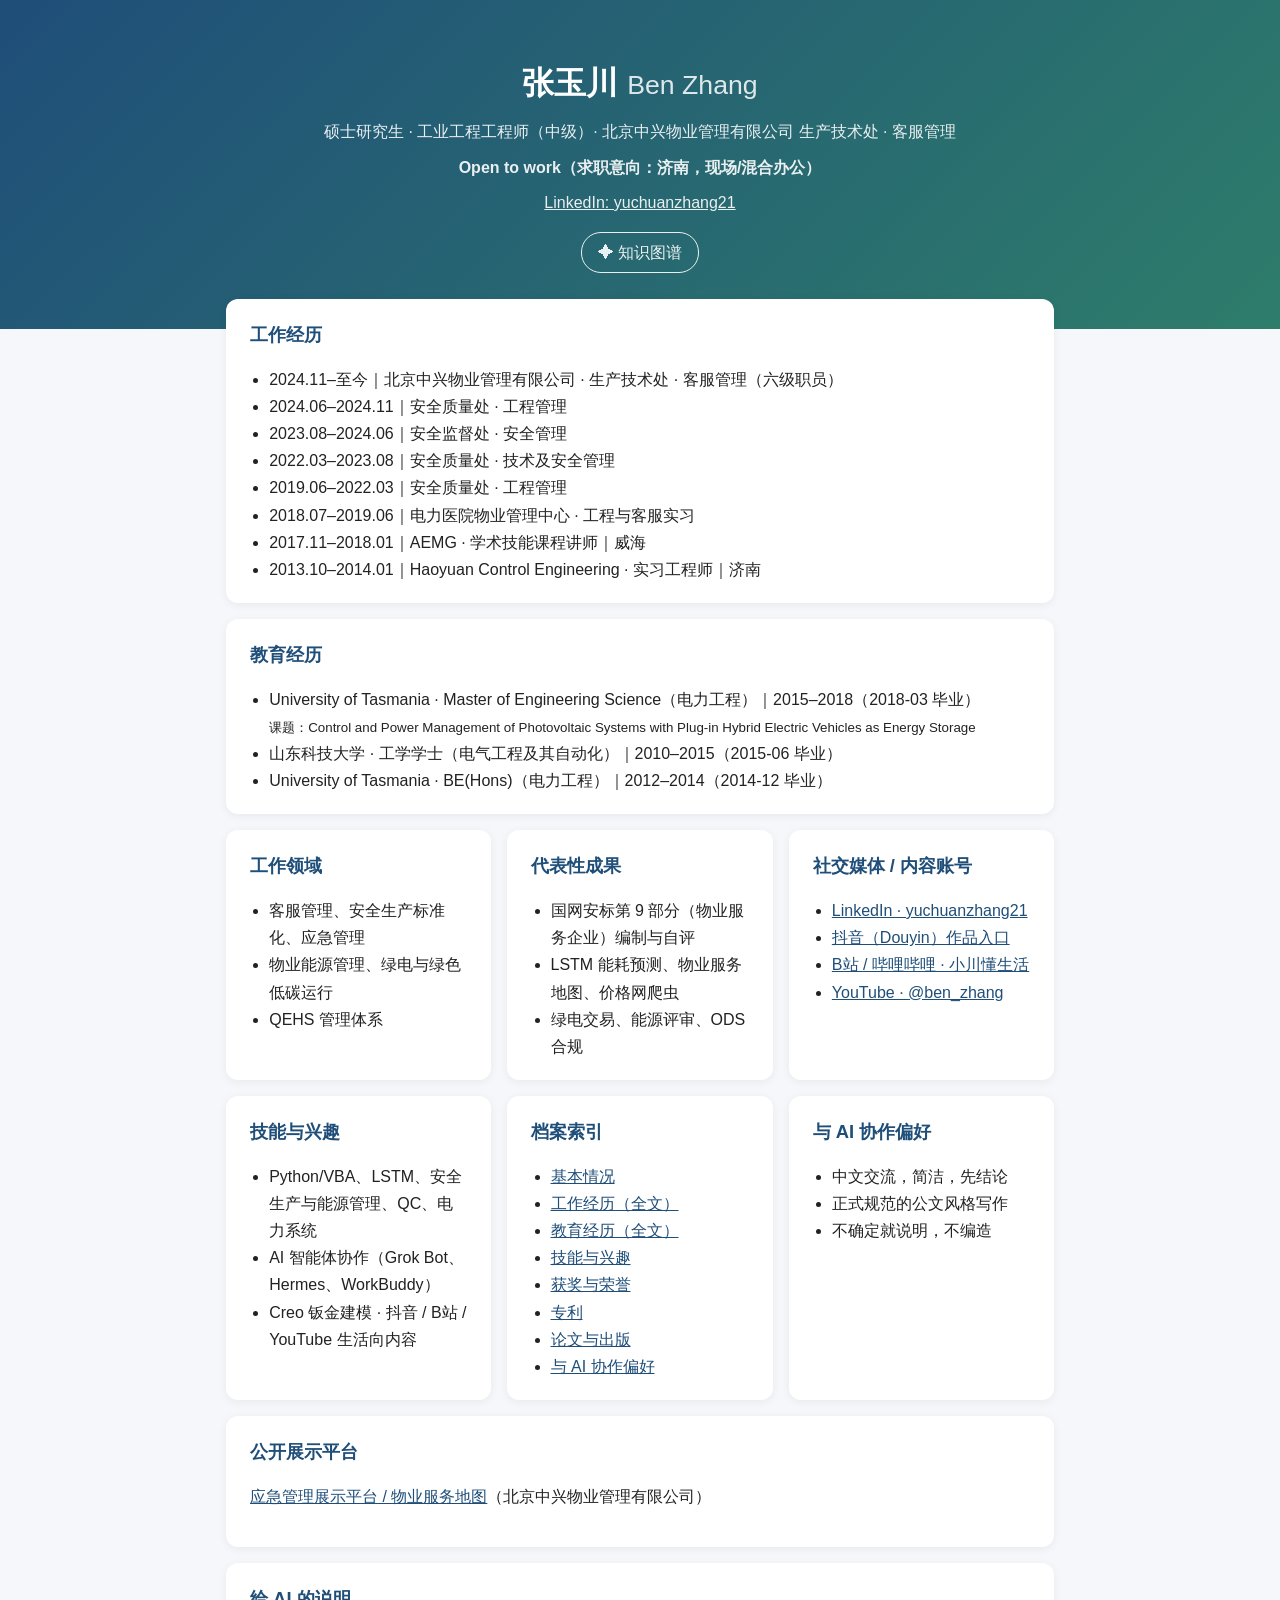
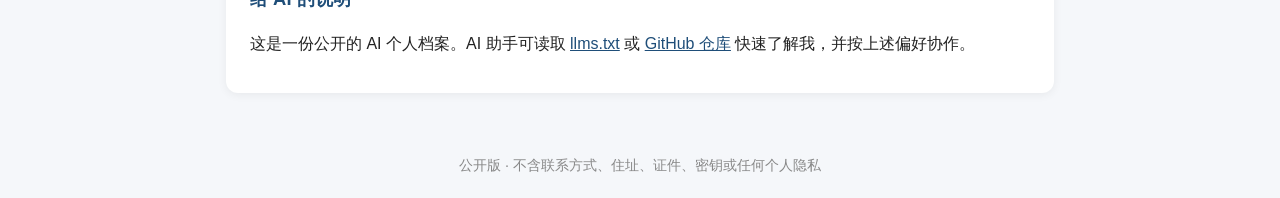
==== index.html @ 16152b51 "Update job grade from 五级职员 to 六级职员 for 生产技术处 客服管理 role Co-authored-by: Ben Zhang <zhangyu1992858@use" ====
<!DOCTYPE html><html lang="zh-CN"><head><meta charset="utf-8"><meta name="viewport" content="width=device-width,initial-scale=1">
<title>张玉川 · AI 个人档案</title><meta name="description" content="张玉川的公开 AI 个人档案：安全生产、应急管理、物业能源与绿色低碳运行。">
<style>
:root{--c:#1f4e79;--bg:#f5f7fa}*{box-sizing:border-box}body{margin:0;font-family:-apple-system,"PingFang SC","Microsoft YaHei",sans-serif;background:var(--bg);color:#222;line-height:1.7}
header{background:linear-gradient(135deg,#1f4e79,#2e7d6b);color:#fff;padding:56px 20px;text-align:center}header h1{margin:0;font-size:2em}header p{opacity:.9;margin:.5em 0 0}
main{max-width:860px;margin:-30px auto 40px;padding:0 16px;display:grid;gap:16px;grid-template-columns:repeat(auto-fit,minmax(260px,1fr))}
.card{background:#fff;border-radius:12px;padding:20px 24px;box-shadow:0 2px 10px rgba(0,0,0,.06)}.card h2{margin-top:0;color:var(--c);font-size:1.15em}
ul{padding-left:1.2em;margin:0}.full{grid-column:1/-1}footer{text-align:center;color:#888;font-size:.9em;padding:20px}a{color:var(--c)}
</style></head><body>
<header><h1>张玉川 <small style="font-weight:400;opacity:.85">Ben Zhang</small></h1><p>硕士研究生 · 工业工程工程师（中级）· 北京中兴物业管理有限公司 生产技术处 · 客服管理</p><p><strong>Open to work（求职意向：济南，现场/混合办公）</strong></p><p><a style="color:#fff" href="https://www.linkedin.com/in/yuchuanzhang21">LinkedIn: yuchuanzhang21</a></p><p><a href="/graph" style="display:inline-block;margin-top:8px;padding:6px 16px;border:1px solid #fff;border-radius:20px;color:#fff;text-decoration:none">✦ 知识图谱</a></p></header>
<main>
<section class="card full"><h2>工作经历</h2><ul>
<li>2024.11–至今｜北京中兴物业管理有限公司 · 生产技术处 · 客服管理（六级职员）</li>
<li>2024.06–2024.11｜安全质量处 · 工程管理</li>
<li>2023.08–2024.06｜安全监督处 · 安全管理</li>
<li>2022.03–2023.08｜安全质量处 · 技术及安全管理</li>
<li>2019.06–2022.03｜安全质量处 · 工程管理</li>
<li>2018.07–2019.06｜电力医院物业管理中心 · 工程与客服实习</li>
<li>2017.11–2018.01｜AEMG · 学术技能课程讲师｜威海</li>
<li>2013.10–2014.01｜Haoyuan Control Engineering · 实习工程师｜济南</li>
</ul></section>
<section class="card full"><h2>教育经历</h2><ul>
<li>University of Tasmania · Master of Engineering Science（电力工程）｜2015–2018（2018-03 毕业）<br><small>课题：Control and Power Management of Photovoltaic Systems with Plug-in Hybrid Electric Vehicles as Energy Storage</small></li>
<li>山东科技大学 · 工学学士（电气工程及其自动化）｜2010–2015（2015-06 毕业）</li>
<li>University of Tasmania · BE(Hons)（电力工程）｜2012–2014（2014-12 毕业）</li>
</ul></section>
<section class="card"><h2>工作领域</h2><ul>
<li>客服管理、安全生产标准化、应急管理</li>
<li>物业能源管理、绿电与绿色低碳运行</li>
<li>QEHS 管理体系</li>
</ul></section>
<section class="card"><h2>代表性成果</h2><ul>
<li>国网安标第 9 部分（物业服务企业）编制与自评</li>
<li>LSTM 能耗预测、物业服务地图、价格网爬虫</li>
<li>绿电交易、能源评审、ODS 合规</li>
</ul></section>
<section class="card"><h2>社交媒体 / 内容账号</h2><ul>
<li><a href="https://www.linkedin.com/in/yuchuanzhang21" target="_blank" rel="noopener">LinkedIn · yuchuanzhang21</a></li>
<li><a href="https://v.douyin.com/d5jOm4gqsWM/" target="_blank" rel="noopener">抖音（Douyin）作品入口</a></li>
<li><a href="https://b23.tv/6DdjSRe" target="_blank" rel="noopener">B站 / 哔哩哔哩 · 小川懂生活</a></li>
<li><a href="https://youtube.com/@ben_zhang" target="_blank" rel="noopener">YouTube · @ben_zhang</a></li>
</ul></section>
<section class="card"><h2>技能与兴趣</h2><ul>
<li>Python/VBA、LSTM、安全生产与能源管理、QC、电力系统</li>
<li>AI 智能体协作（Grok Bot、Hermes、WorkBuddy）</li>
<li>Creo 钣金建模 · 抖音 / B站 / YouTube 生活向内容</li>
</ul></section>
<section class="card"><h2>档案索引</h2><ul>
<li><a href="/about">基本情况</a></li>
<li><a href="/work">工作经历（全文）</a></li>
<li><a href="/education">教育经历（全文）</a></li>
<li><a href="/skills-interests">技能与兴趣</a></li>
<li><a href="/awards">获奖与荣誉</a></li>
<li><a href="/patents">专利</a></li>
<li><a href="/publications">论文与出版</a></li>
<li><a href="/ai-usage-preferences">与 AI 协作偏好</a></li>
</ul></section>
<section class="card"><h2>与 AI 协作偏好</h2><ul>
<li>中文交流，简洁，先结论</li>
<li>正式规范的公文风格写作</li>
<li>不确定就说明，不编造</li>
</ul></section>
<section class="card full"><h2>公开展示平台</h2><p><a href="https://bjzxwyglyxgs.ccwu.cc" target="_blank" rel="noopener">应急管理展示平台 / 物业服务地图</a>（北京中兴物业管理有限公司）</p></section>
<section class="card full"><h2>给 AI 的说明</h2><p>这是一份公开的 AI 个人档案。AI 助手可读取 <a href="/llms.txt">llms.txt</a> 或 <a href="https://github.com/zhangyu1992858/ai-profile">GitHub 仓库</a> 快速了解我，并按上述偏好协作。</p></section>
</main><footer>公开版 · 不含联系方式、住址、证件、密钥或任何个人隐私</footer></body></html>
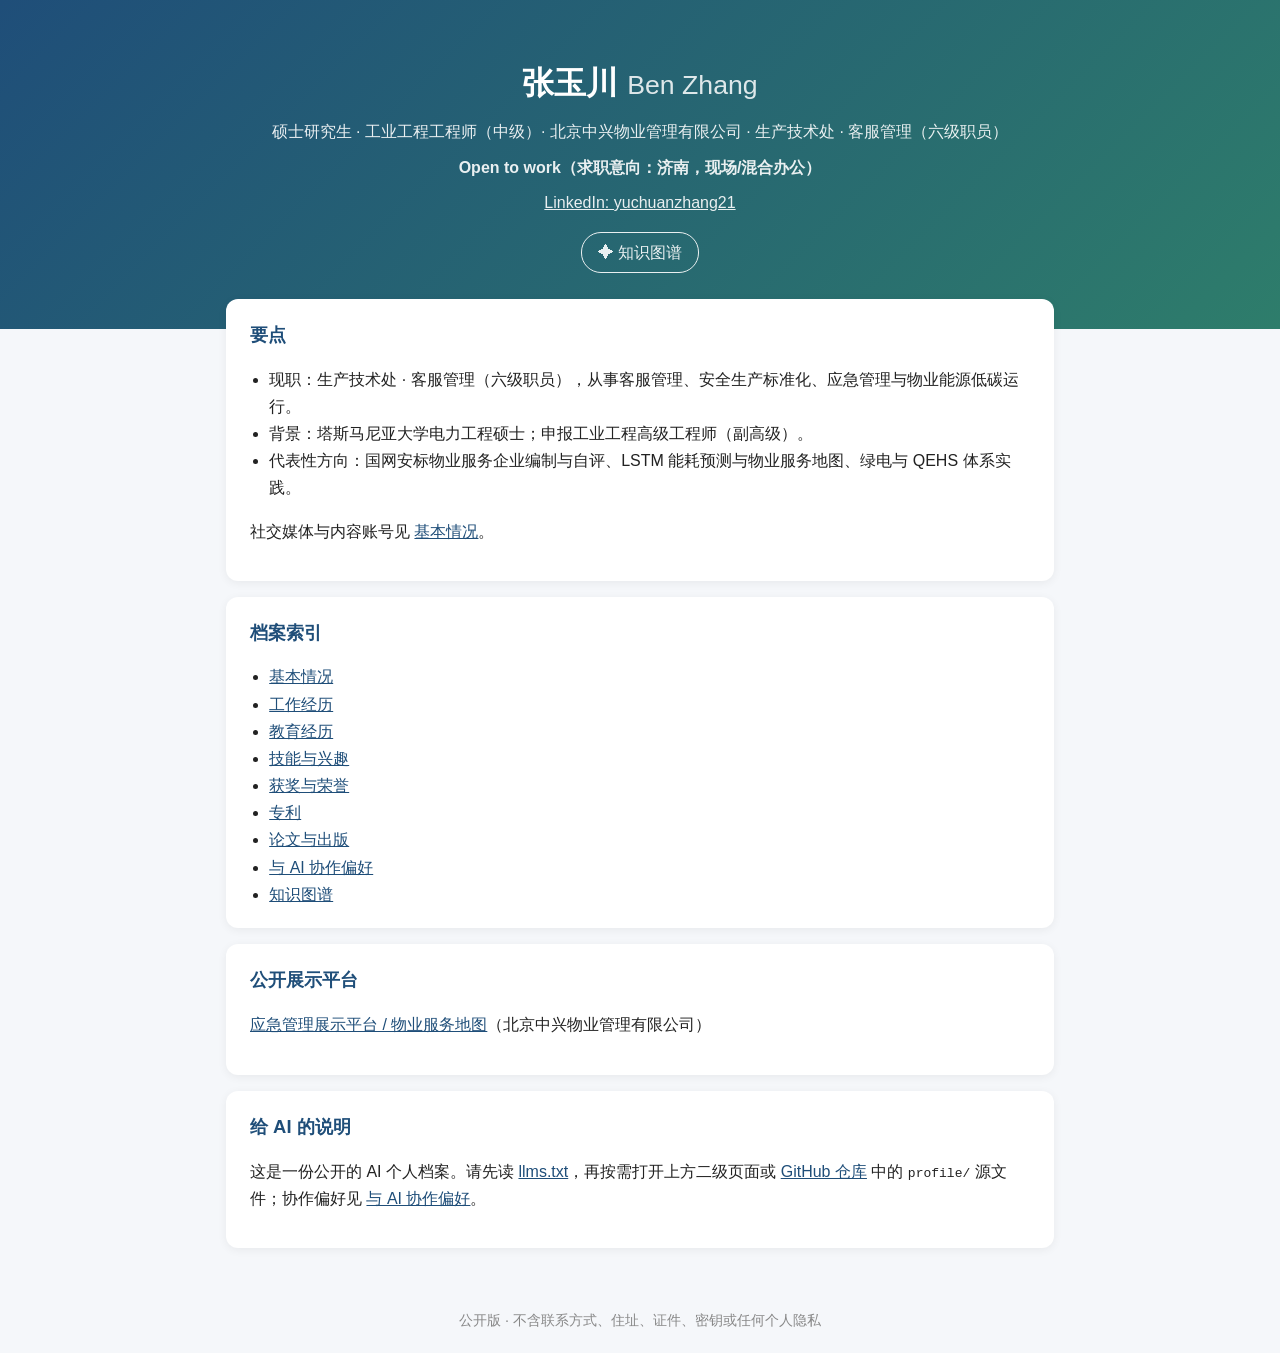
==== commit f7fe07bb: "Slim homepage to overview+index; dedupe llms.txt against secondary pages Co-authored-by: Ben Zhang <" ====
--- a/index.html
+++ b/index.html
@@ -7,59 +7,24 @@
 .card{background:#fff;border-radius:12px;padding:20px 24px;box-shadow:0 2px 10px rgba(0,0,0,.06)}.card h2{margin-top:0;color:var(--c);font-size:1.15em}
 ul{padding-left:1.2em;margin:0}.full{grid-column:1/-1}footer{text-align:center;color:#888;font-size:.9em;padding:20px}a{color:var(--c)}
 </style></head><body>
-<header><h1>张玉川 <small style="font-weight:400;opacity:.85">Ben Zhang</small></h1><p>硕士研究生 · 工业工程工程师（中级）· 北京中兴物业管理有限公司 生产技术处 · 客服管理</p><p><strong>Open to work（求职意向：济南，现场/混合办公）</strong></p><p><a style="color:#fff" href="https://www.linkedin.com/in/yuchuanzhang21">LinkedIn: yuchuanzhang21</a></p><p><a href="/graph" style="display:inline-block;margin-top:8px;padding:6px 16px;border:1px solid #fff;border-radius:20px;color:#fff;text-decoration:none">✦ 知识图谱</a></p></header>
+<header><h1>张玉川 <small style="font-weight:400;opacity:.85">Ben Zhang</small></h1><p>硕士研究生 · 工业工程工程师（中级）· 北京中兴物业管理有限公司 · 生产技术处 · 客服管理（六级职员）</p><p><strong>Open to work（求职意向：济南，现场/混合办公）</strong></p><p><a style="color:#fff" href="https://www.linkedin.com/in/yuchuanzhang21">LinkedIn: yuchuanzhang21</a></p><p><a href="/graph" style="display:inline-block;margin-top:8px;padding:6px 16px;border:1px solid #fff;border-radius:20px;color:#fff;text-decoration:none">✦ 知识图谱</a></p></header>
 <main>
-<section class="card full"><h2>工作经历</h2><ul>
-<li>2024.11–至今｜北京中兴物业管理有限公司 · 生产技术处 · 客服管理（六级职员）</li>
-<li>2024.06–2024.11｜安全质量处 · 工程管理</li>
-<li>2023.08–2024.06｜安全监督处 · 安全管理</li>
-<li>2022.03–2023.08｜安全质量处 · 技术及安全管理</li>
-<li>2019.06–2022.03｜安全质量处 · 工程管理</li>
-<li>2018.07–2019.06｜电力医院物业管理中心 · 工程与客服实习</li>
-<li>2017.11–2018.01｜AEMG · 学术技能课程讲师｜威海</li>
-<li>2013.10–2014.01｜Haoyuan Control Engineering · 实习工程师｜济南</li>
-</ul></section>
-<section class="card full"><h2>教育经历</h2><ul>
-<li>University of Tasmania · Master of Engineering Science（电力工程）｜2015–2018（2018-03 毕业）<br><small>课题：Control and Power Management of Photovoltaic Systems with Plug-in Hybrid Electric Vehicles as Energy Storage</small></li>
-<li>山东科技大学 · 工学学士（电气工程及其自动化）｜2010–2015（2015-06 毕业）</li>
-<li>University of Tasmania · BE(Hons)（电力工程）｜2012–2014（2014-12 毕业）</li>
-</ul></section>
-<section class="card"><h2>工作领域</h2><ul>
-<li>客服管理、安全生产标准化、应急管理</li>
-<li>物业能源管理、绿电与绿色低碳运行</li>
-<li>QEHS 管理体系</li>
-</ul></section>
-<section class="card"><h2>代表性成果</h2><ul>
-<li>国网安标第 9 部分（物业服务企业）编制与自评</li>
-<li>LSTM 能耗预测、物业服务地图、价格网爬虫</li>
-<li>绿电交易、能源评审、ODS 合规</li>
-</ul></section>
-<section class="card"><h2>社交媒体 / 内容账号</h2><ul>
-<li><a href="https://www.linkedin.com/in/yuchuanzhang21" target="_blank" rel="noopener">LinkedIn · yuchuanzhang21</a></li>
-<li><a href="https://v.douyin.com/d5jOm4gqsWM/" target="_blank" rel="noopener">抖音（Douyin）作品入口</a></li>
-<li><a href="https://b23.tv/6DdjSRe" target="_blank" rel="noopener">B站 / 哔哩哔哩 · 小川懂生活</a></li>
-<li><a href="https://youtube.com/@ben_zhang" target="_blank" rel="noopener">YouTube · @ben_zhang</a></li>
-</ul></section>
-<section class="card"><h2>技能与兴趣</h2><ul>
-<li>Python/VBA、LSTM、安全生产与能源管理、QC、电力系统</li>
-<li>AI 智能体协作（Grok Bot、Hermes、WorkBuddy）</li>
-<li>Creo 钣金建模 · 抖音 / B站 / YouTube 生活向内容</li>
-</ul></section>
-<section class="card"><h2>档案索引</h2><ul>
+<section class="card full"><h2>要点</h2><ul>
+<li>现职：生产技术处 · 客服管理（六级职员），从事客服管理、安全生产标准化、应急管理与物业能源低碳运行。</li>
+<li>背景：塔斯马尼亚大学电力工程硕士；申报工业工程高级工程师（副高级）。</li>
+<li>代表性方向：国网安标物业服务企业编制与自评、LSTM 能耗预测与物业服务地图、绿电与 QEHS 体系实践。</li>
+</ul><p>社交媒体与内容账号见 <a href="/about">基本情况</a>。</p></section>
+<section class="card full"><h2>档案索引</h2><ul>
 <li><a href="/about">基本情况</a></li>
-<li><a href="/work">工作经历（全文）</a></li>
-<li><a href="/education">教育经历（全文）</a></li>
+<li><a href="/work">工作经历</a></li>
+<li><a href="/education">教育经历</a></li>
 <li><a href="/skills-interests">技能与兴趣</a></li>
 <li><a href="/awards">获奖与荣誉</a></li>
 <li><a href="/patents">专利</a></li>
 <li><a href="/publications">论文与出版</a></li>
 <li><a href="/ai-usage-preferences">与 AI 协作偏好</a></li>
-</ul></section>
-<section class="card"><h2>与 AI 协作偏好</h2><ul>
-<li>中文交流，简洁，先结论</li>
-<li>正式规范的公文风格写作</li>
-<li>不确定就说明，不编造</li>
+<li><a href="/graph">知识图谱</a></li>
 </ul></section>
 <section class="card full"><h2>公开展示平台</h2><p><a href="https://bjzxwyglyxgs.ccwu.cc" target="_blank" rel="noopener">应急管理展示平台 / 物业服务地图</a>（北京中兴物业管理有限公司）</p></section>
-<section class="card full"><h2>给 AI 的说明</h2><p>这是一份公开的 AI 个人档案。AI 助手可读取 <a href="/llms.txt">llms.txt</a> 或 <a href="https://github.com/zhangyu1992858/ai-profile">GitHub 仓库</a> 快速了解我，并按上述偏好协作。</p></section>
+<section class="card full"><h2>给 AI 的说明</h2><p>这是一份公开的 AI 个人档案。请先读 <a href="/llms.txt">llms.txt</a>，再按需打开上方二级页面或 <a href="https://github.com/zhangyu1992858/ai-profile">GitHub 仓库</a> 中的 <code>profile/</code> 源文件；协作偏好见 <a href="/ai-usage-preferences">与 AI 协作偏好</a>。</p></section>
 </main><footer>公开版 · 不含联系方式、住址、证件、密钥或任何个人隐私</footer></body></html>
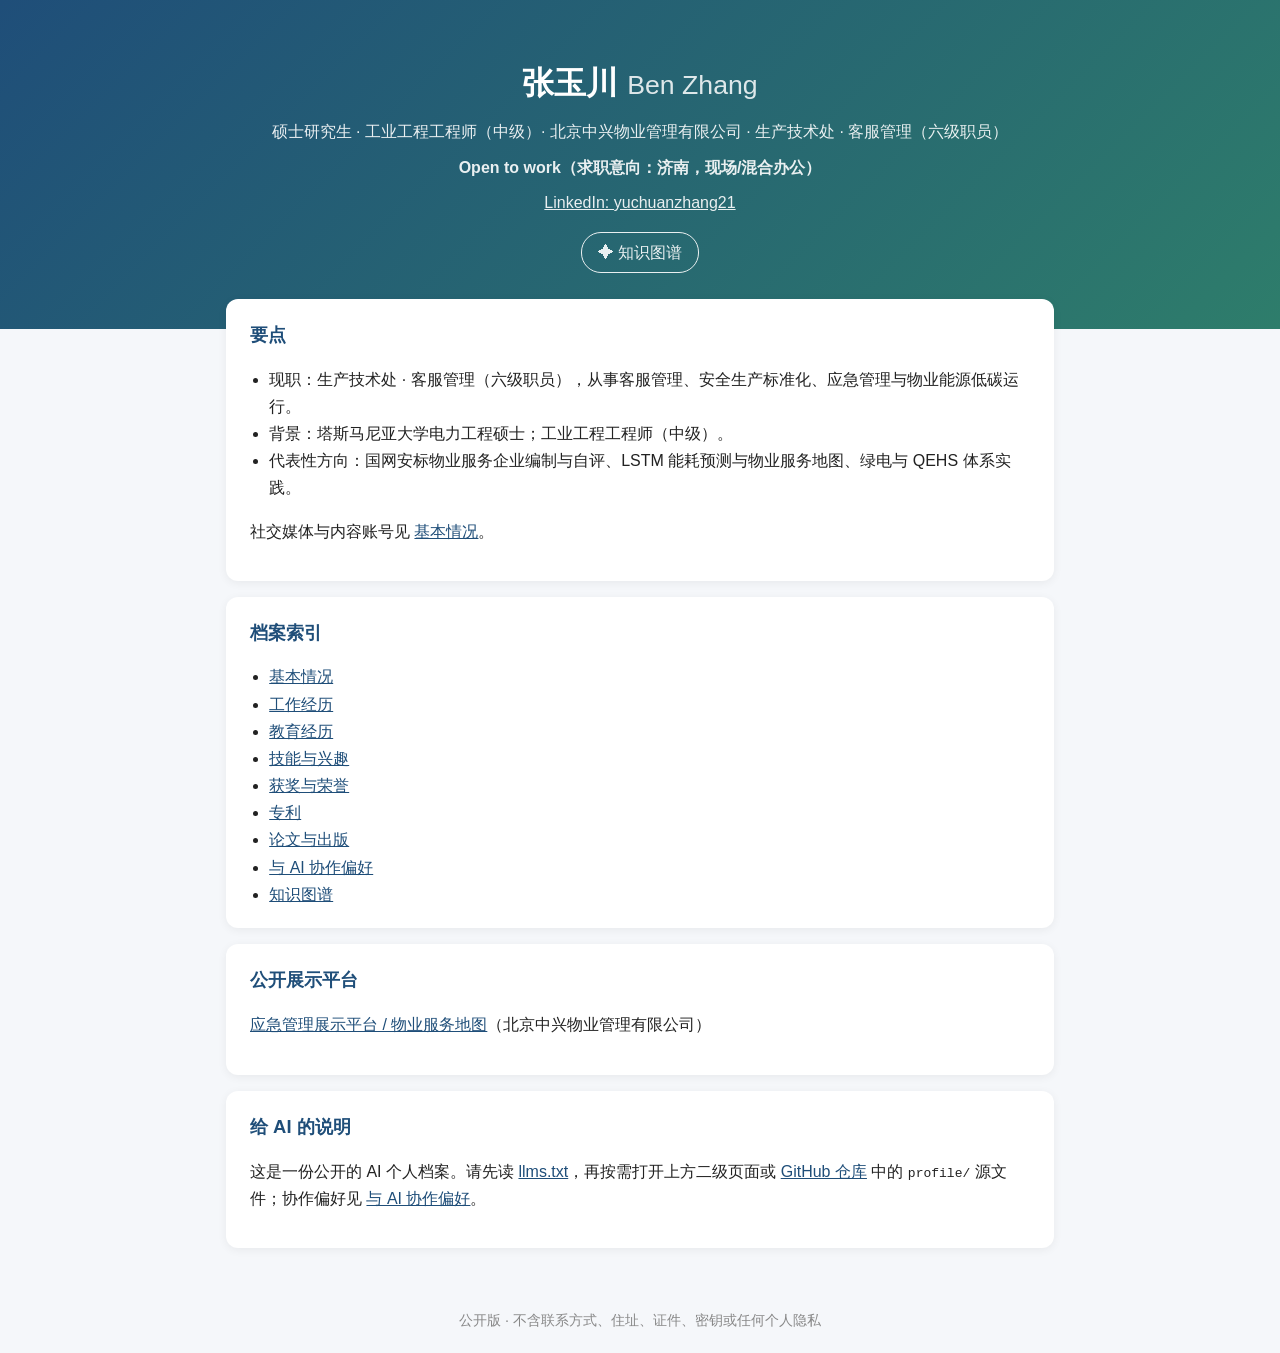
==== commit 7620eff0: "Remove public senior-title application wording from profile Drop mentions of applying for 工业工程高级工程师（" ====
--- a/index.html
+++ b/index.html
@@ -11,7 +11,7 @@
 <main>
 <section class="card full"><h2>要点</h2><ul>
 <li>现职：生产技术处 · 客服管理（六级职员），从事客服管理、安全生产标准化、应急管理与物业能源低碳运行。</li>
-<li>背景：塔斯马尼亚大学电力工程硕士；申报工业工程高级工程师（副高级）。</li>
+<li>背景：塔斯马尼亚大学电力工程硕士；工业工程工程师（中级）。</li>
 <li>代表性方向：国网安标物业服务企业编制与自评、LSTM 能耗预测与物业服务地图、绿电与 QEHS 体系实践。</li>
 </ul><p>社交媒体与内容账号见 <a href="/about">基本情况</a>。</p></section>
 <section class="card full"><h2>档案索引</h2><ul>
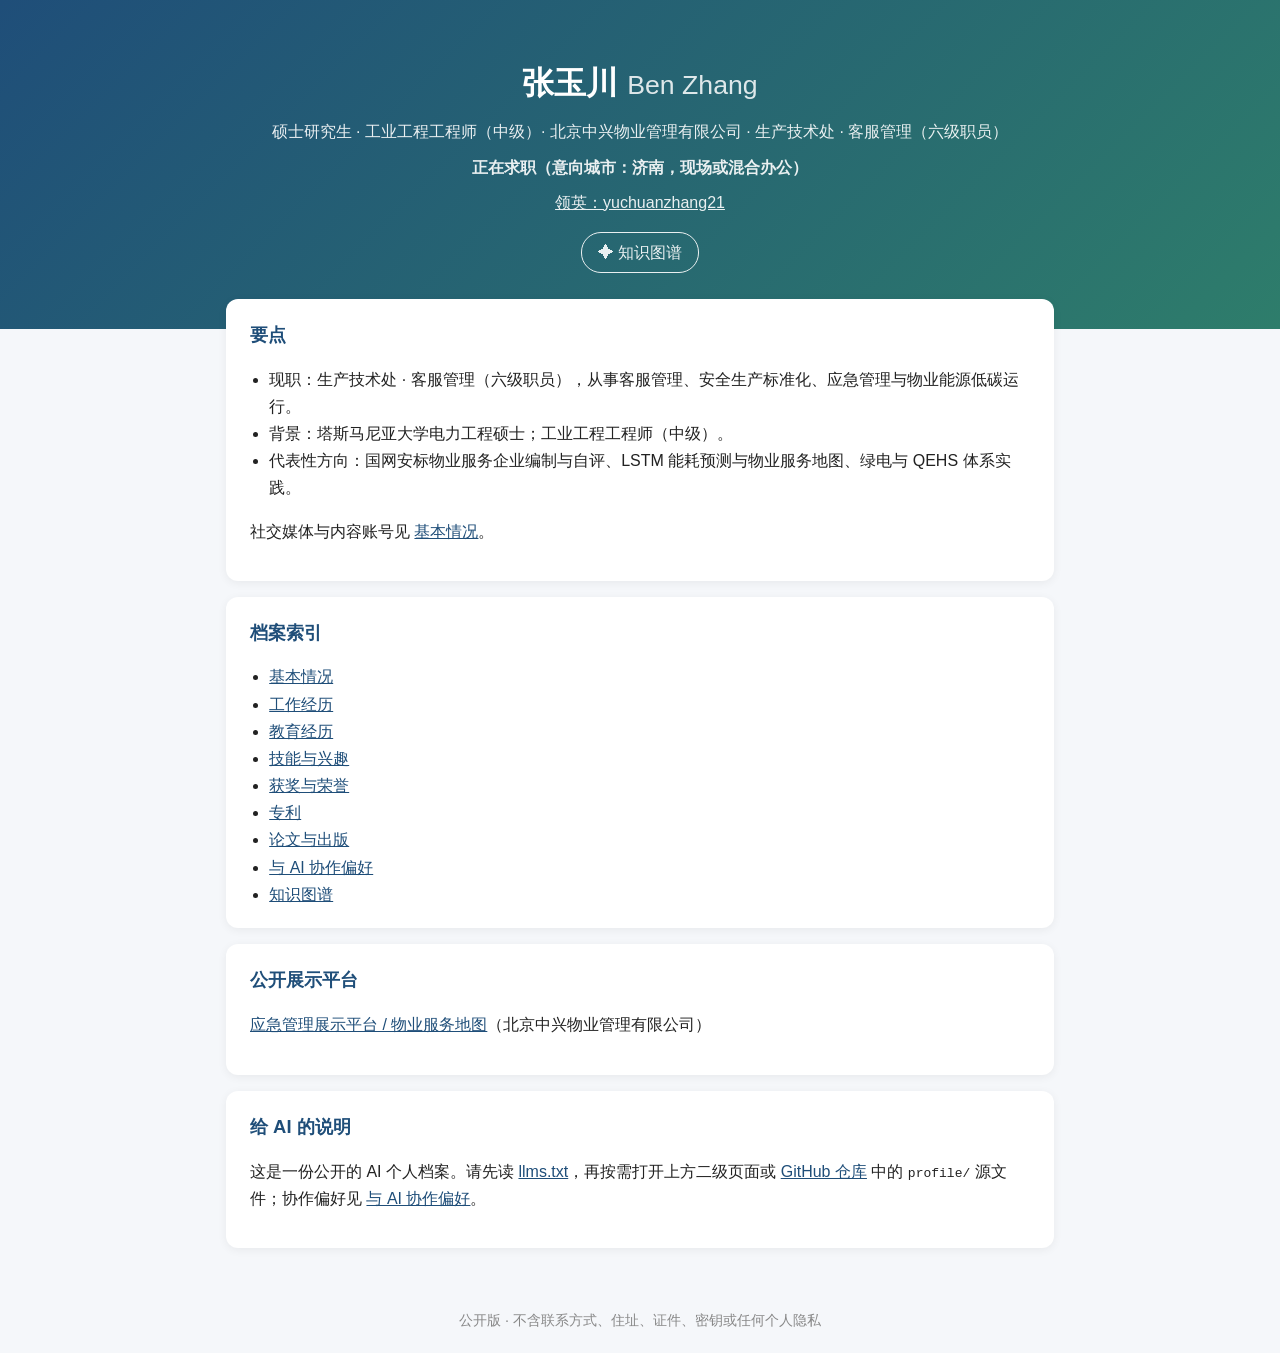
==== commit e7ba255d: "Translate the public profile into Simplified Chinese. Keep the mid-level title, level-6 role, and Ji" ====
--- a/index.html
+++ b/index.html
@@ -7,7 +7,7 @@
 .card{background:#fff;border-radius:12px;padding:20px 24px;box-shadow:0 2px 10px rgba(0,0,0,.06)}.card h2{margin-top:0;color:var(--c);font-size:1.15em}
 ul{padding-left:1.2em;margin:0}.full{grid-column:1/-1}footer{text-align:center;color:#888;font-size:.9em;padding:20px}a{color:var(--c)}
 </style></head><body>
-<header><h1>张玉川 <small style="font-weight:400;opacity:.85">Ben Zhang</small></h1><p>硕士研究生 · 工业工程工程师（中级）· 北京中兴物业管理有限公司 · 生产技术处 · 客服管理（六级职员）</p><p><strong>Open to work（求职意向：济南，现场/混合办公）</strong></p><p><a style="color:#fff" href="https://www.linkedin.com/in/yuchuanzhang21">LinkedIn: yuchuanzhang21</a></p><p><a href="/graph" style="display:inline-block;margin-top:8px;padding:6px 16px;border:1px solid #fff;border-radius:20px;color:#fff;text-decoration:none">✦ 知识图谱</a></p></header>
+<header><h1>张玉川 <small style="font-weight:400;opacity:.85">Ben Zhang</small></h1><p>硕士研究生 · 工业工程工程师（中级）· 北京中兴物业管理有限公司 · 生产技术处 · 客服管理（六级职员）</p><p><strong>正在求职（意向城市：济南，现场或混合办公）</strong></p><p><a style="color:#fff" href="https://www.linkedin.com/in/yuchuanzhang21">领英：yuchuanzhang21</a></p><p><a href="/graph" style="display:inline-block;margin-top:8px;padding:6px 16px;border:1px solid #fff;border-radius:20px;color:#fff;text-decoration:none">✦ 知识图谱</a></p></header>
 <main>
 <section class="card full"><h2>要点</h2><ul>
 <li>现职：生产技术处 · 客服管理（六级职员），从事客服管理、安全生产标准化、应急管理与物业能源低碳运行。</li>
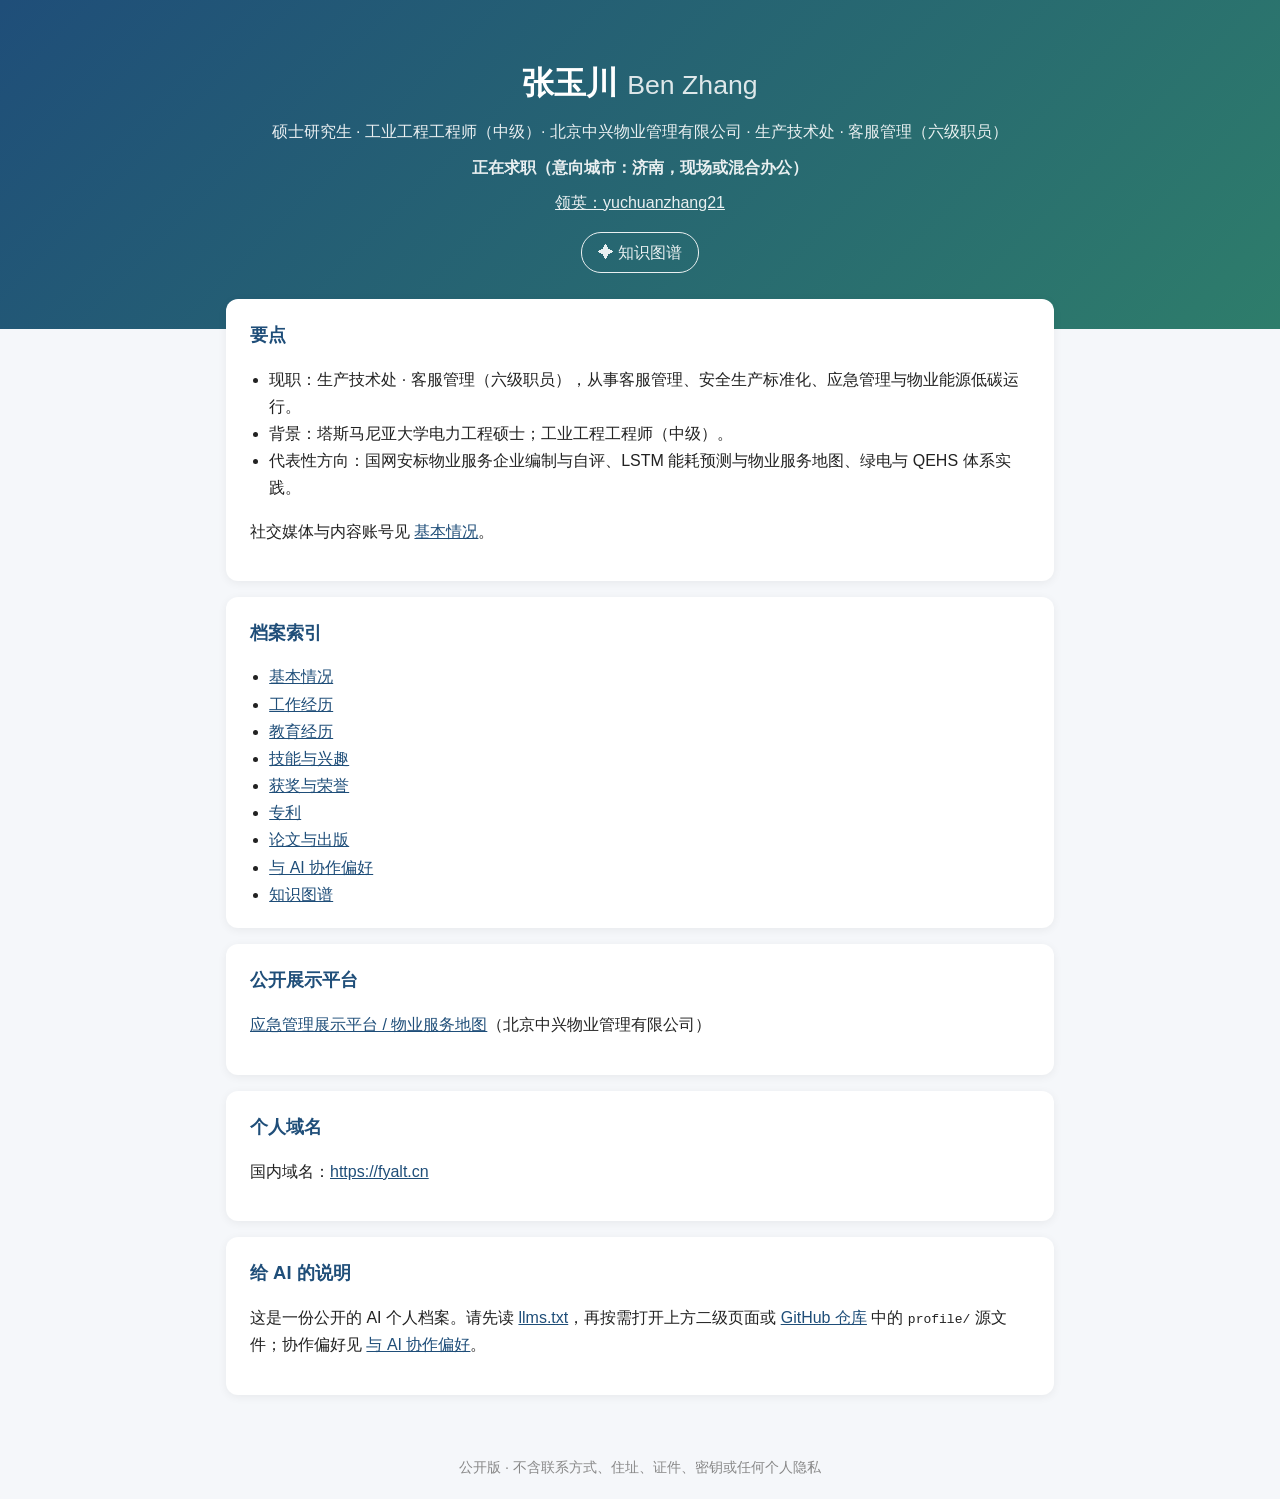
==== commit 3a10acb5: "Add fyalt.cn as a personal domestic domain List https://fyalt.cn under 个人域名 on the about page, homep" ====
--- a/index.html
+++ b/index.html
@@ -26,5 +26,6 @@
 <li><a href="/graph">知识图谱</a></li>
 </ul></section>
 <section class="card full"><h2>公开展示平台</h2><p><a href="https://bjzxwyglyxgs.ccwu.cc" target="_blank" rel="noopener">应急管理展示平台 / 物业服务地图</a>（北京中兴物业管理有限公司）</p></section>
+<section class="card full"><h2>个人域名</h2><p>国内域名：<a href="https://fyalt.cn" target="_blank" rel="noopener">https://fyalt.cn</a></p></section>
 <section class="card full"><h2>给 AI 的说明</h2><p>这是一份公开的 AI 个人档案。请先读 <a href="/llms.txt">llms.txt</a>，再按需打开上方二级页面或 <a href="https://github.com/zhangyu1992858/ai-profile">GitHub 仓库</a> 中的 <code>profile/</code> 源文件；协作偏好见 <a href="/ai-usage-preferences">与 AI 协作偏好</a>。</p></section>
 </main><footer>公开版 · 不含联系方式、住址、证件、密钥或任何个人隐私</footer></body></html>
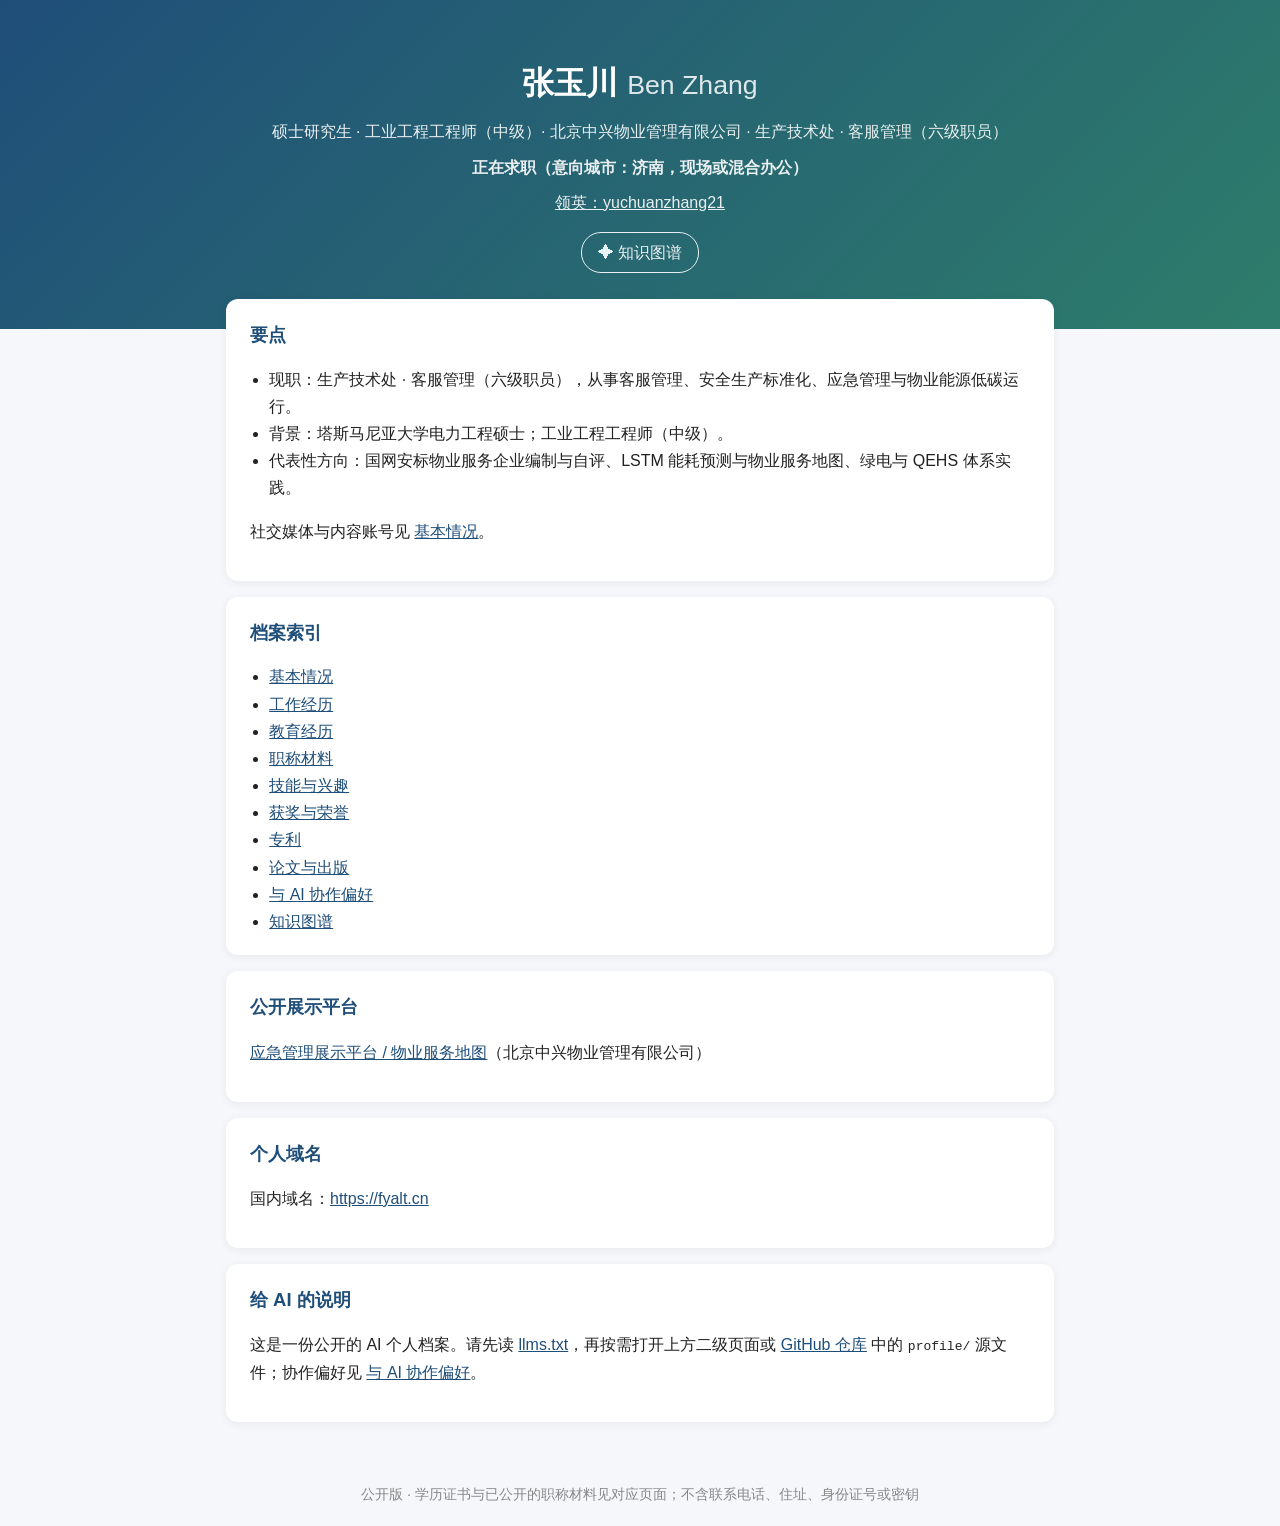
==== commit 88143e55: "Publish diploma and title-material PDFs Add the seven credential PDFs, link each diploma from the ed" ====
--- a/index.html
+++ b/index.html
@@ -18,6 +18,7 @@
 <li><a href="/about">基本情况</a></li>
 <li><a href="/work">工作经历</a></li>
 <li><a href="/education">教育经历</a></li>
+<li><a href="/credentials">职称材料</a></li>
 <li><a href="/skills-interests">技能与兴趣</a></li>
 <li><a href="/awards">获奖与荣誉</a></li>
 <li><a href="/patents">专利</a></li>
@@ -28,4 +29,4 @@
 <section class="card full"><h2>公开展示平台</h2><p><a href="https://bjzxwyglyxgs.ccwu.cc" target="_blank" rel="noopener">应急管理展示平台 / 物业服务地图</a>（北京中兴物业管理有限公司）</p></section>
 <section class="card full"><h2>个人域名</h2><p>国内域名：<a href="https://fyalt.cn" target="_blank" rel="noopener">https://fyalt.cn</a></p></section>
 <section class="card full"><h2>给 AI 的说明</h2><p>这是一份公开的 AI 个人档案。请先读 <a href="/llms.txt">llms.txt</a>，再按需打开上方二级页面或 <a href="https://github.com/zhangyu1992858/ai-profile">GitHub 仓库</a> 中的 <code>profile/</code> 源文件；协作偏好见 <a href="/ai-usage-preferences">与 AI 协作偏好</a>。</p></section>
-</main><footer>公开版 · 不含联系方式、住址、证件、密钥或任何个人隐私</footer></body></html>
+</main><footer>公开版 · 学历证书与已公开的职称材料见对应页面；不含联系电话、住址、身份证号或密钥</footer></body></html>
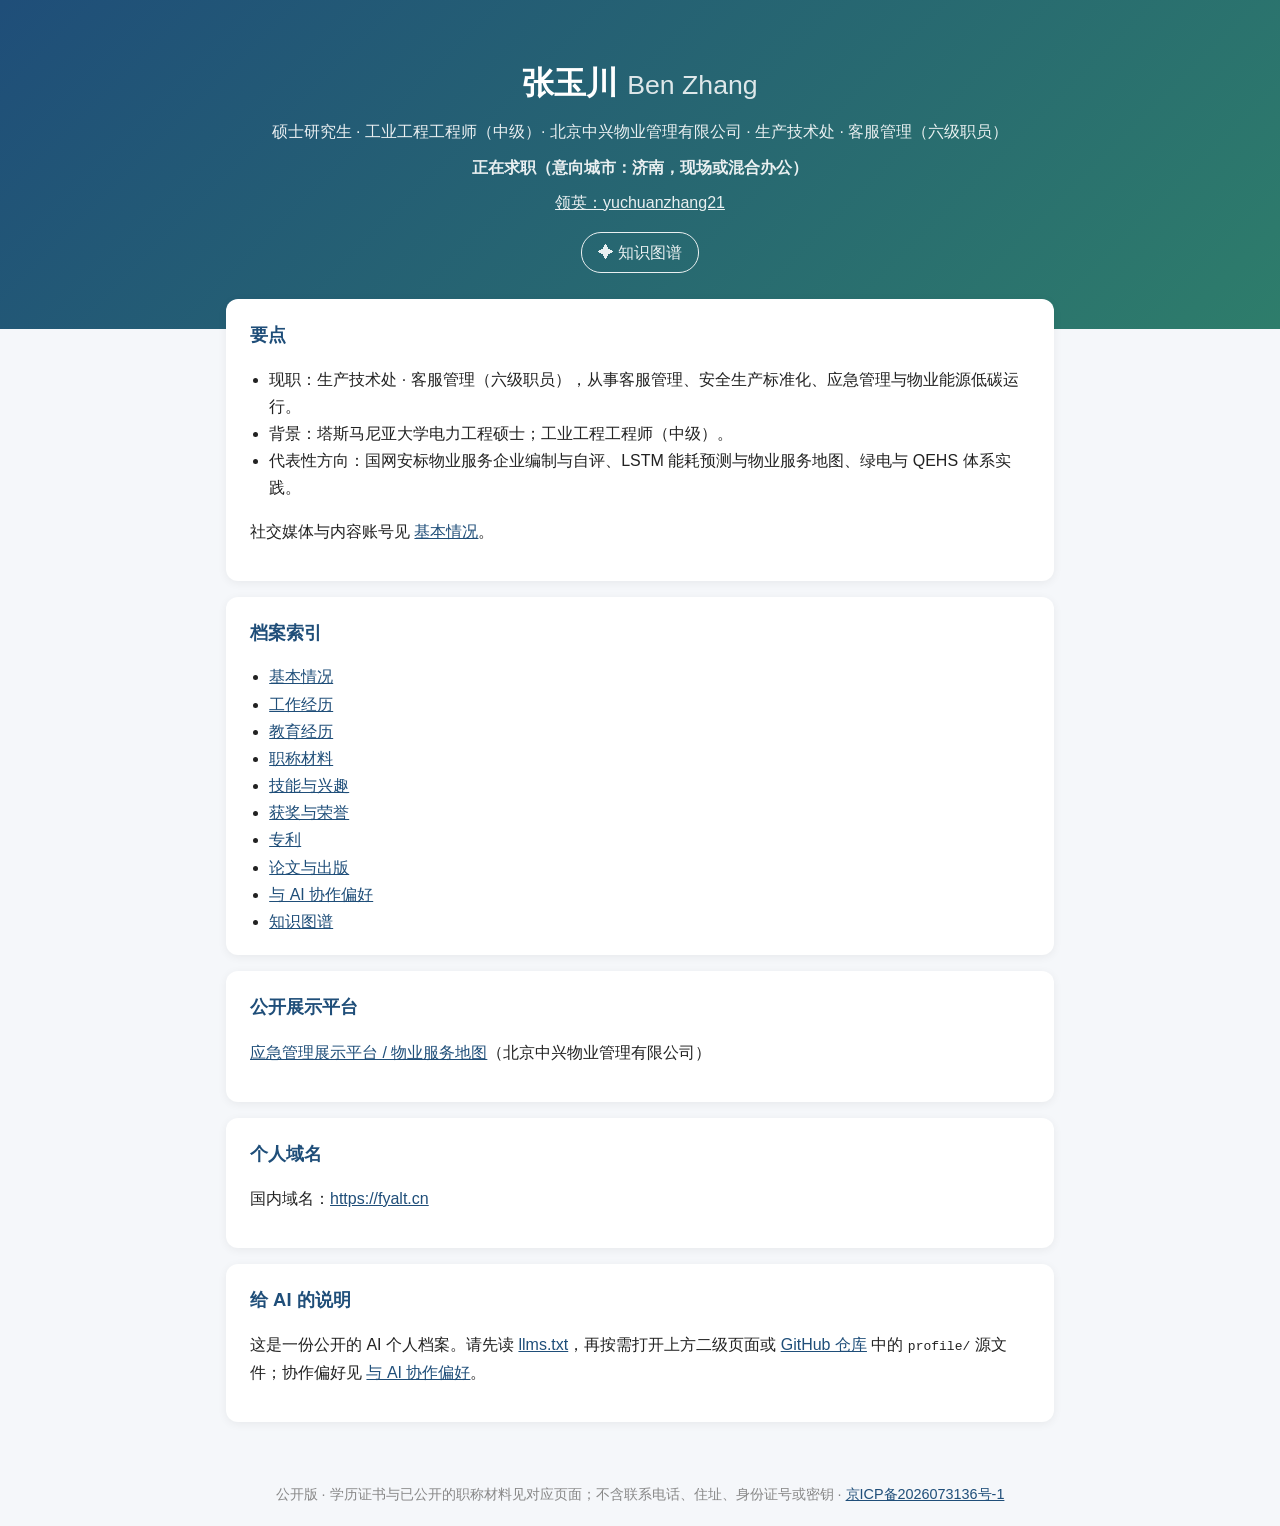
==== commit d5b8d5c0: "Add 京ICP备2026073136号-1 link to all HTML footers Append a clickable MIIT filing link (https://beian.m" ====
--- a/index.html
+++ b/index.html
@@ -29,4 +29,4 @@
 <section class="card full"><h2>公开展示平台</h2><p><a href="https://bjzxwyglyxgs.ccwu.cc" target="_blank" rel="noopener">应急管理展示平台 / 物业服务地图</a>（北京中兴物业管理有限公司）</p></section>
 <section class="card full"><h2>个人域名</h2><p>国内域名：<a href="https://fyalt.cn" target="_blank" rel="noopener">https://fyalt.cn</a></p></section>
 <section class="card full"><h2>给 AI 的说明</h2><p>这是一份公开的 AI 个人档案。请先读 <a href="/llms.txt">llms.txt</a>，再按需打开上方二级页面或 <a href="https://github.com/zhangyu1992858/ai-profile">GitHub 仓库</a> 中的 <code>profile/</code> 源文件；协作偏好见 <a href="/ai-usage-preferences">与 AI 协作偏好</a>。</p></section>
-</main><footer>公开版 · 学历证书与已公开的职称材料见对应页面；不含联系电话、住址、身份证号或密钥</footer></body></html>
+</main><footer>公开版 · 学历证书与已公开的职称材料见对应页面；不含联系电话、住址、身份证号或密钥 · <a href="https://beian.miit.gov.cn/" target="_blank" rel="noopener">京ICP备2026073136号-1</a></footer></body></html>
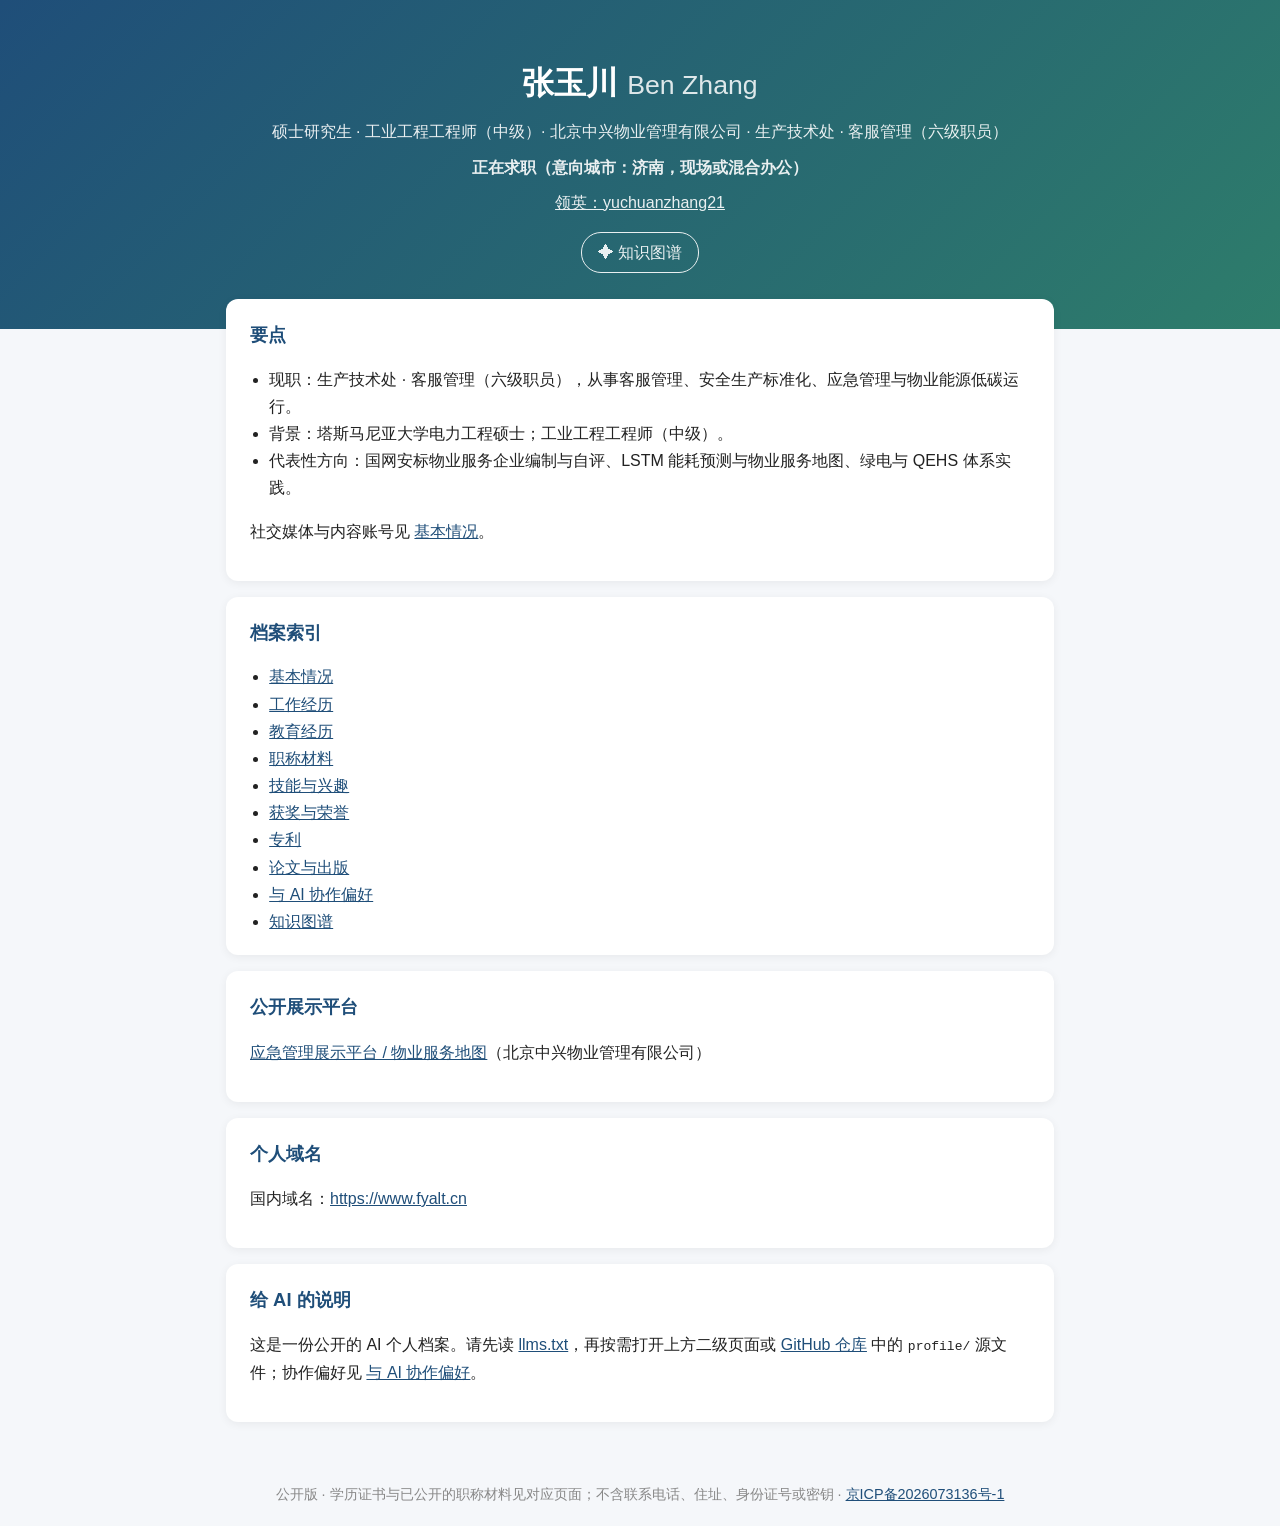
==== commit fa92641a: "Use https://www.fyalt.cn for all user-facing domestic domain links (replace https://fyalt.cn) Co-aut" ====
--- a/index.html
+++ b/index.html
@@ -27,6 +27,6 @@
 <li><a href="/graph">知识图谱</a></li>
 </ul></section>
 <section class="card full"><h2>公开展示平台</h2><p><a href="https://bjzxwyglyxgs.ccwu.cc" target="_blank" rel="noopener">应急管理展示平台 / 物业服务地图</a>（北京中兴物业管理有限公司）</p></section>
-<section class="card full"><h2>个人域名</h2><p>国内域名：<a href="https://fyalt.cn" target="_blank" rel="noopener">https://fyalt.cn</a></p></section>
+<section class="card full"><h2>个人域名</h2><p>国内域名：<a href="https://www.fyalt.cn" target="_blank" rel="noopener">https://www.fyalt.cn</a></p></section>
 <section class="card full"><h2>给 AI 的说明</h2><p>这是一份公开的 AI 个人档案。请先读 <a href="/llms.txt">llms.txt</a>，再按需打开上方二级页面或 <a href="https://github.com/zhangyu1992858/ai-profile">GitHub 仓库</a> 中的 <code>profile/</code> 源文件；协作偏好见 <a href="/ai-usage-preferences">与 AI 协作偏好</a>。</p></section>
 </main><footer>公开版 · 学历证书与已公开的职称材料见对应页面；不含联系电话、住址、身份证号或密钥 · <a href="https://beian.miit.gov.cn/" target="_blank" rel="noopener">京ICP备2026073136号-1</a></footer></body></html>
